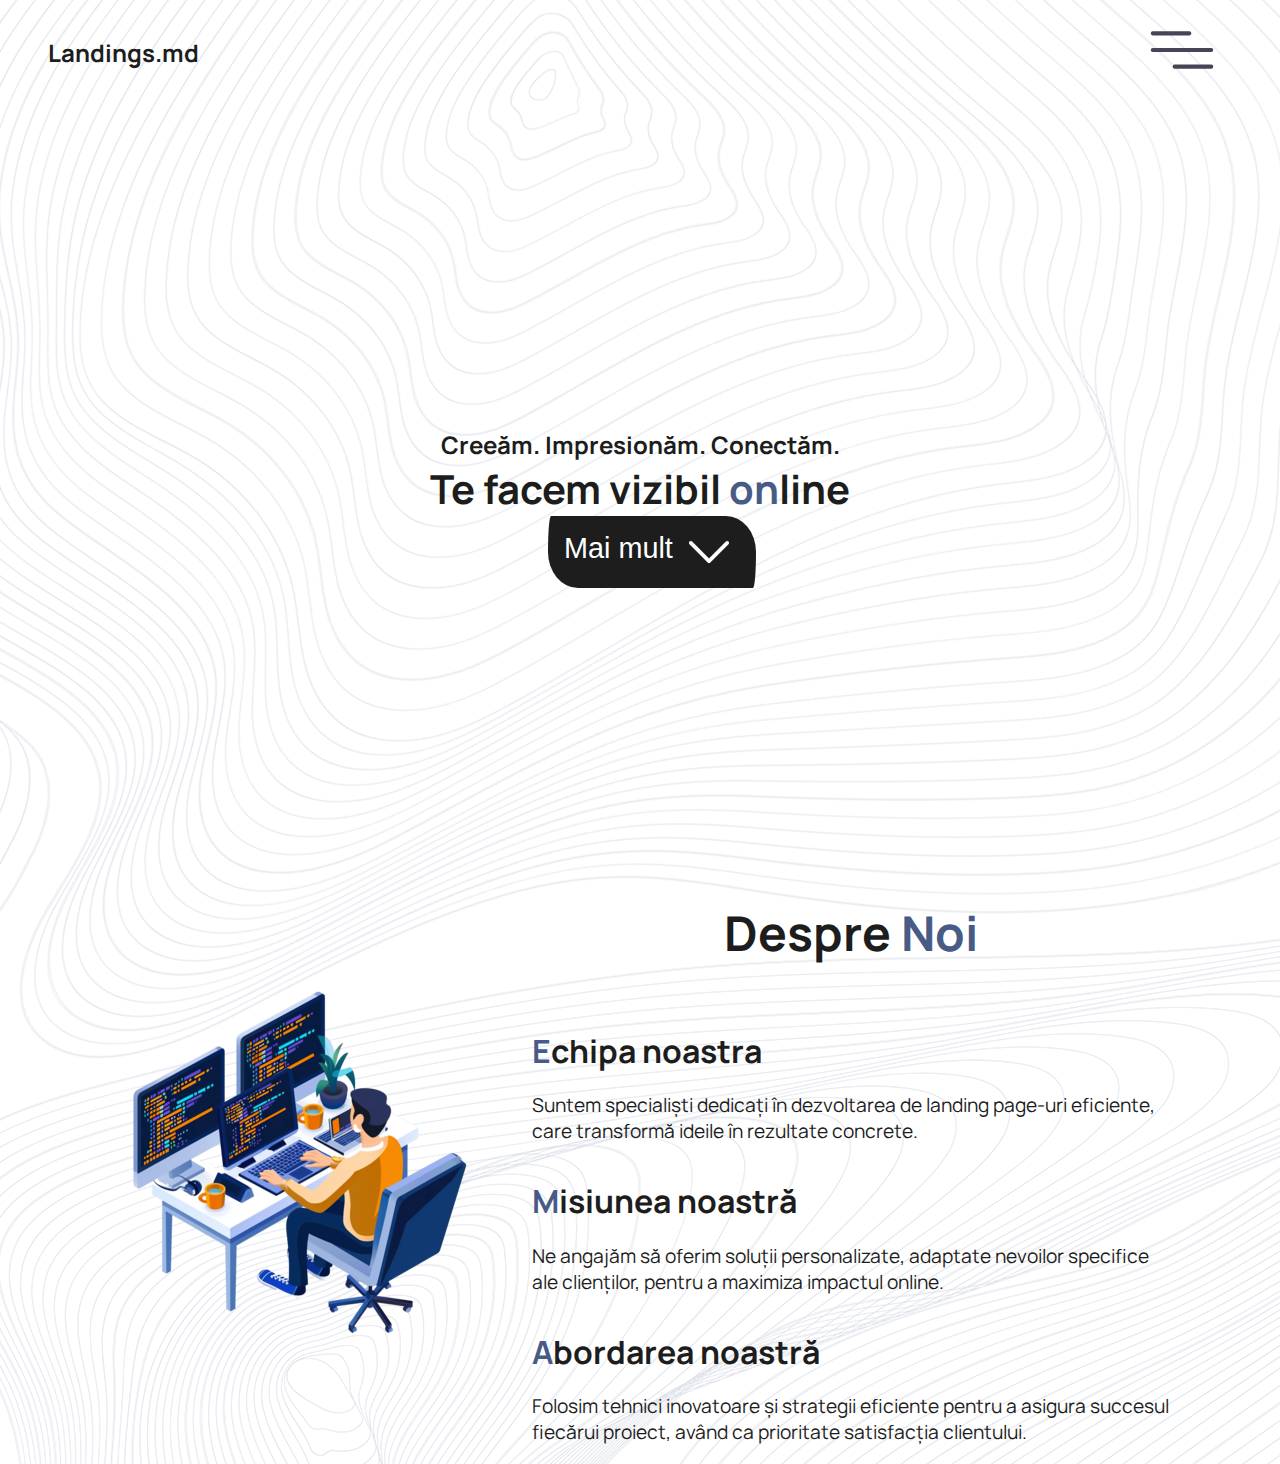
==== index.html @ 1595ddae "Add files via upload" ====
<!DOCTYPE html>
<html lang="en">
<head>
    <meta charset="UTF-8">
    <meta name="viewport" content="width=device-width, initial-scale=1.0">
    <title>Landings MD</title>
    <link rel="preconnect" href="https://fonts.googleapis.com">
    <link rel="preconnect" href="https://fonts.gstatic.com" crossorigin>
    <link href="https://fonts.googleapis.com/css2?family=Manrope:wght@200..800&display=swap" rel="stylesheet">
    <link rel="stylesheet" href="style.css">

</head>
<body>
    <nav>
        <h2 style="margin: 0;" class="bold-max">Landings.md</h2>
       <li onclick=openNav()>  <img class="burger nav-button" style="width: 100px;" src="assets/burger.svg" alt="burger-icon"></li>
       
    </nav>
        <div class="menu">
            <ul class="menu-ul bold">
                <li onclick=closeNav()> <img class="close-button nav-button" style="width: 25px;" src="assets/close.svg" alt="burger-icon">
                <li onclick=closeNav()><a href="#">Acasa</a></li>
                <li onclick=closeNav()><a href="#">Despre noi</a></li>
                <li onclick=closeNav()><a href="#">Portofoliu</a></li>
                <li onclick=closeNav()><a href="#">Servicii</a></li>
                <li onclick=closeNav()><a href="#">Contacte</a></li>
            </ul>
        </div>

        <main>
            <div class="hero">
                <div class="text"><h2 >Creeăm. Impresionăm. Conectăm.</h2>
                    <h1  class="bold-max">Te facem vizibil <span> <span style="color: #485b86">on</span>line</h1></span>
                    <a href="#about-us"><button class="mai-mult">Mai mult <img class="sageata-joss" width="40px" src="assets/down-arrow.svg" alt=""></button></a></div>
                    <div class="image"><img class="hero-image" src="assets/landing-hero.png" alt=""></div>
            </div>

            <div id="about-us" class="about-us">
                <div class="about-us-img">
                    <img class="image-about-us" src="assets/vector-aboutus.png" alt="about-us-img">
                </div>
                <div class="about-us-text">
                    <h2 class="bold-max">Despre <span style="color: #485b86">Noi</span></h2>

                <div class="trei-text">

                    <div class="text-container">
                        <h3><span style="color: #485b86">E</span>chipa noastra</h3>
                        <p>Suntem specialiști dedicați în dezvoltarea de landing page-uri eficiente, <br> care transformă ideile în rezultate concrete.</p>
                    </div>
                    <div class="text-container">
                        <h3><span style="color: #485b86">M</span>isiunea noastră</h3>
                        <p>Ne angajăm să oferim soluții personalizate, adaptate nevoilor specifice <br> ale clienților, pentru a maximiza impactul online.</p>
                    </div>
                    <div class="text-container">
                        <h3><span style="color: #485b86">A</span>bordarea noastră</h3>
                        <p>Folosim tehnici inovatoare și strategii eficiente pentru a asigura succesul <br> fiecărui proiect, având ca prioritate satisfacția clientului.</p>
                    </div>
                </div>
                    </div>

                </div>

                
            
        </main>

    <script src="script.js"></script>
</body>
</html>
---- style.css ----
* {
    scroll-behavior: smooth;
}
body {
    font-family: 'Manrope';
    margin: 0;
    padding: 0;
    color: #1c1d1c;
    background-image: url(assets/about-us-bg.png);
    transition: .8s all;
}
:root {
 --primary-color: #1c1d1c;
 --hover-primary-color: #414241;
 --secondary-color: #485b86 ;
}
.bold {
    font-weight: 600;
}
.bold-max {
    font-weight: 700;
}
a {
    text-decoration: none;
    color: var(--primary-color)
}
li {
    list-style-type: none;
}
nav {
    padding: 0 3rem;
    position: absolute;
    left: 0;
    right: 0;
    align-items: center;
    z-index: 0;
    display: flex;
    justify-content: space-between;

}

.menu {
    position: absolute  ;
    z-index: 999;
    display: flex;
    transform: translateX(-100%);
    transition: .7s all;
    width: 50%;
    height: 100%;
    margin: 0;
    padding: 0;
    
}
.menu ul {
    
    display: flex;
    flex-direction: column;
    gap: 3rem;
    font-size: 2rem;
    background-color: #1c1d1c;
    width: 100%;
    height: 100%;
    margin: 0;
    padding: 0;
    align-items: center;
    text-align: end;
    justify-content: center;
}
.nav-button:hover {
    cursor: pointer;
}

.menu ul li a{
    color: white;
    position: relative;
    top: 0px;
    left: 0px;
}
.menu ul li a:hover {
    opacity: .7;
    transition: .5s ease-in-out;
    
}

.hero h1,h2,h3,h4 {
    margin: 0;
    padding: 0;
    text-align: center;
}

.hero {
    display: flex;
    padding-top: 10%;
    height: 100vh;
    max-height: 100%;
    /* background: url(assets/section.png); */
    background-repeat: no-repeat;
    justify-content: center;
    align-items: center;
    padding: 0 4rem;
    flex-wrap: wrap;
}
.text {
        display: flex;
        flex-direction: column;
        align-items: start;
        padding-top: 10%;
        align-items: center;
        justify-content: center;
}
.text button  {
    width: 13rem;
    display: flex;


}

.hero a:hover {
    opacity: .7;
    transition: .5s ease-in-out;
    position: relative;
    top: 0;

}

.hero h1{
    font-size: 7rem;
    width: 100%;
}

.hero h2 {
    font-size: 4rem;
}

.hero h3 {
    font-size: 3rem;
    font-weight: 300;
}
.sageata-jos {
    display: flex; 
    text-align: center; 
    justify-content: center; 
    padding-left: 2rem;
    gap: 1rem; 
    padding-top: 1rem;
   }
   .mai-mult {
    margin-left: 1.5rem;
    padding: 1rem;
    font-size: 1.8rem;
    display: flex;
    text-align: center;
    border: none;
    color: white;
    background-color: var(--primary-color);
    gap: 1rem;
    /*border-radius: 30% 1% 30% 1%; */
    border-radius: 10px 100px / 120px;
   }
   .mai-mult:hover {
    cursor:pointer;
    background-color: var(--hover-primary-color);
    transition: .5s all;
    position: relative;
    top: 0;
    right: 0;
   }

    .hero-image {
        width: 35rem;
    }

    @media screen and (min-width: 1900px) and (max-width: 2000px) {
        .text {
            padding-top: 5rem;
        }
    }
    @media screen and (max-width: 1330px)  {
        .text h1{
            font-size: 2.5rem;
        }
        
        .text h2 {
            font-size: 1.5rem;
        }
        .hero-image {
            width: 30rem;
        }
        
        .text h3 {
            font-size: 1rem;
           }
    }
@media screen and (max-width: 880px) {

    .hero {
        justify-content: space-around;
        padding: 1rem 0;
        align-items:normal ;
    }
   
       .sageata-jos {
        display: flex; 
        text-align: center; 
        justify-content: center; 
        gap: 1rem; 
        padding-top: 1rem;
       }
       .sageata-joss {
        width: 25px;
       }
       .nav {
        padding: 0;
    }
    }
    @media screen and (max-width: 600px) {
        .hero {
            padding-inline: 0;
            display: flex;
        }
        .menu-ul {
            width: 100%;
        }
        .text {
            padding-top: 25%;
        }
        .hero-image {
            width: 20rem;
        }
    }

    @media screen and (max-width: 450px) {
        .hero h2 {
            font-size: 1.9rem;
        }
        .hero h1 {
            width: 1ch;
            text-align: center;
            display: flex;
            flex-direction: column;
            align-items: center;
            font-size: 3rem ;
        }
        .hero h3 {
            font-size: 1.5rem;
        }
    }

    @media screen and (max-width: 400px) {
        .hero {padding-top: 10%;}
    }




    /* About us */

    .about-us {
        display: flex;
        background-repeat: no-repeat;
        padding: 0 5rem;
        justify-content: space-around;
        align-items: center;
        height: 100%;
        flex-wrap: wrap-reverse;
        color: var(--primary-color);

        background-image: url();
    

    }
    .about-us-text {
        display: flex;
        flex-direction: column;
        gap: 4rem;
    }
    .about-us-text h2 {
        font-size: 3rem;
    }
    .trei-text {
        display: flex;
        flex-direction: column;
        gap: 1rem;
    }
    .text-container h3{
        font-size: 2rem;
    }
    .text-container p {
        font-size: 1.2rem;
    }
    .text-container {
        display: flex;
        flex-direction: column;
        align-items: start;
    }
    .about-us-img {
        width: auto;
        height: 400px;
    }
    .image-about-us {
        width: 100%;
    }
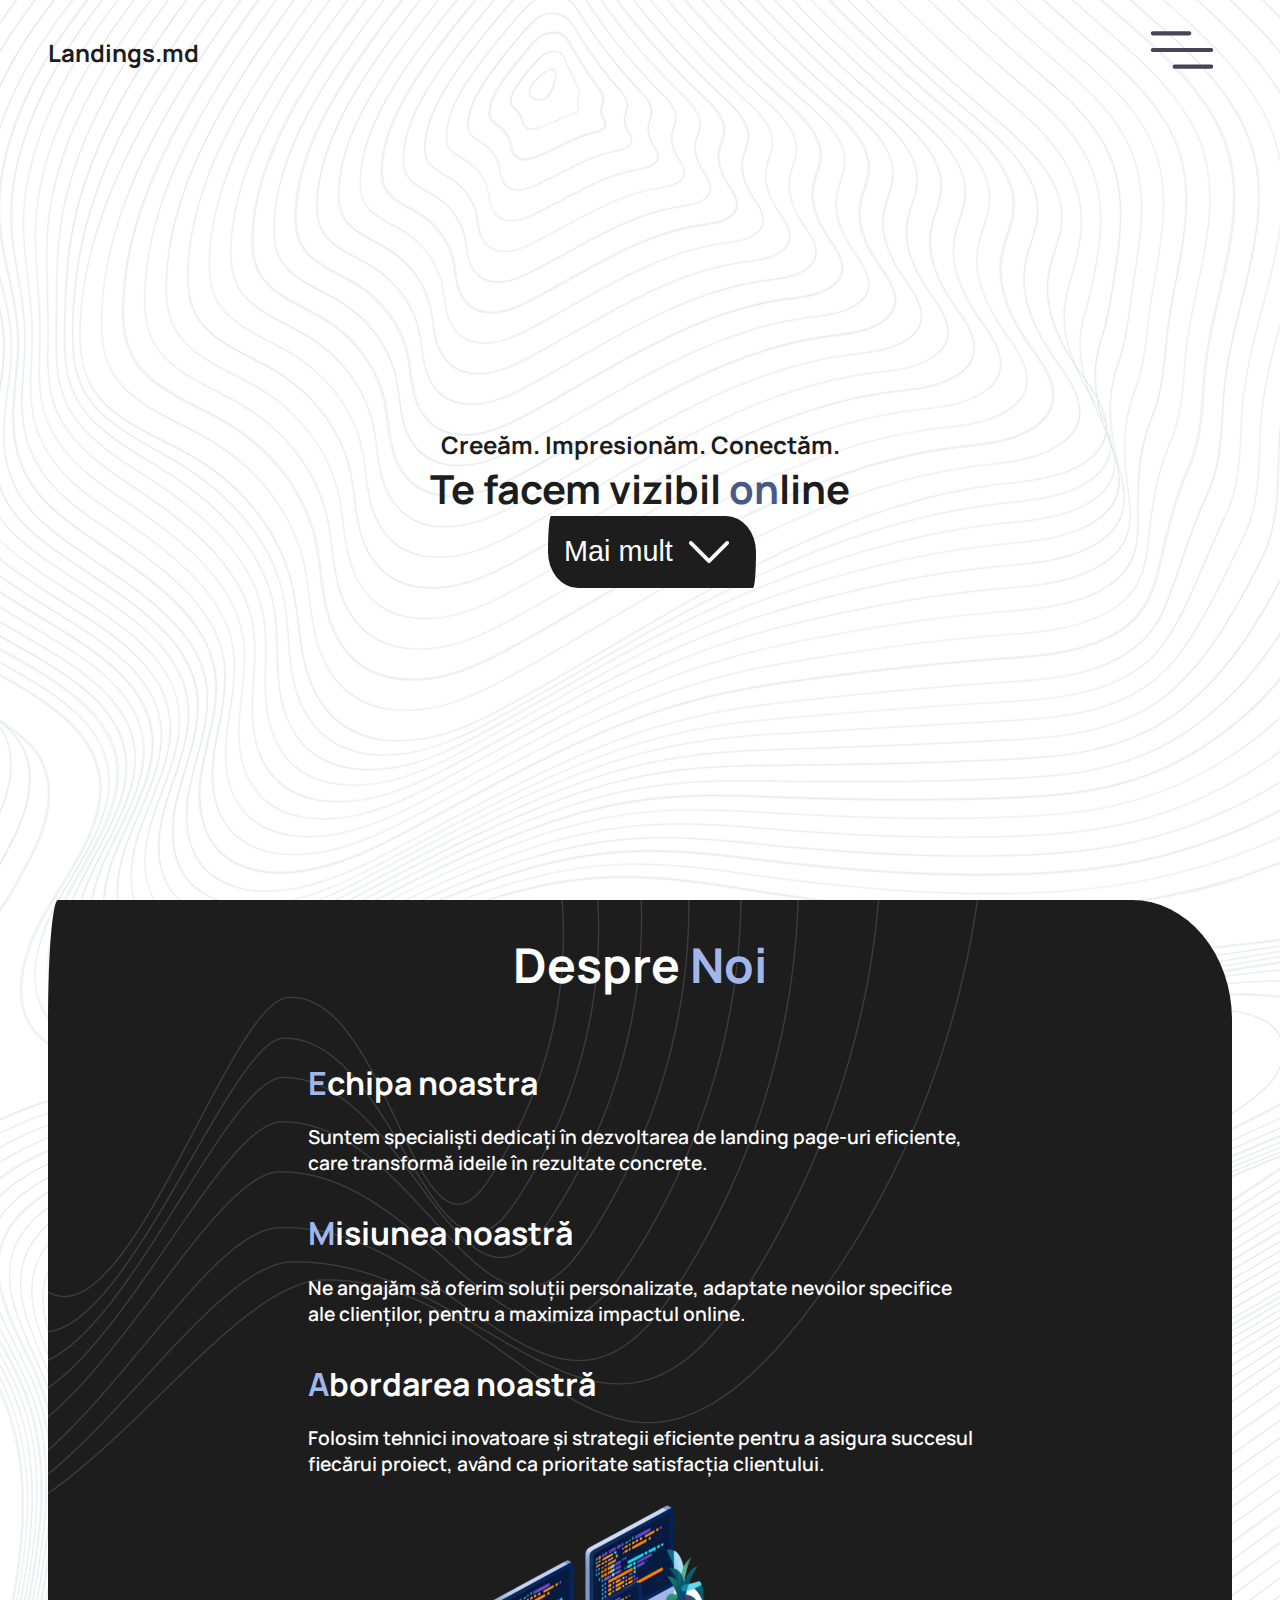
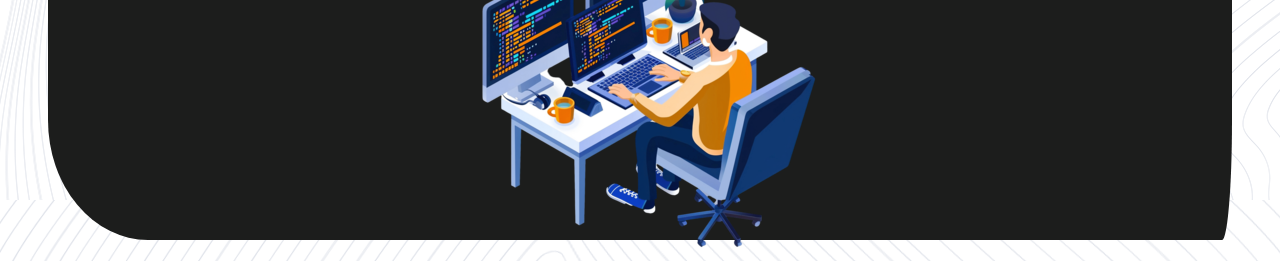
==== commit 79aece46: "Add files via upload" ====
--- a/index.html
+++ b/index.html
@@ -40,21 +40,21 @@
                     <img class="image-about-us" src="assets/vector-aboutus.png" alt="about-us-img">
                 </div>
                 <div class="about-us-text">
-                    <h2 class="bold-max">Despre <span style="color: #485b86">Noi</span></h2>
+                    <h2 class="bold-max">Despre <span style="color: #a1b7eb">Noi</span></h2>
 
                 <div class="trei-text">
 
                     <div class="text-container">
-                        <h3><span style="color: #485b86">E</span>chipa noastra</h3>
-                        <p>Suntem specialiști dedicați în dezvoltarea de landing page-uri eficiente, <br> care transformă ideile în rezultate concrete.</p>
+                        <h3 class="bold-max"><span style="color: #a1b7eb">E</span>chipa noastra</h3>
+                        <p class="bold">Suntem specialiști dedicați în dezvoltarea de landing page-uri eficiente, <br> care transformă ideile în rezultate concrete.</p>
                     </div>
                     <div class="text-container">
-                        <h3><span style="color: #485b86">M</span>isiunea noastră</h3>
-                        <p>Ne angajăm să oferim soluții personalizate, adaptate nevoilor specifice <br> ale clienților, pentru a maximiza impactul online.</p>
+                        <h3 class="bold-max"><span style="color: #a1b7eb">M</span>isiunea noastră</h3>
+                        <p class="bold">Ne angajăm să oferim soluții personalizate, adaptate nevoilor specifice <br> ale clienților, pentru a maximiza impactul online.</p>
                     </div>
                     <div class="text-container">
-                        <h3><span style="color: #485b86">A</span>bordarea noastră</h3>
-                        <p>Folosim tehnici inovatoare și strategii eficiente pentru a asigura succesul <br> fiecărui proiect, având ca prioritate satisfacția clientului.</p>
+                        <h3 class="bold-max"><span style="color: #a1b7eb">A</span>bordarea noastră</h3>
+                        <p class="bold">Folosim tehnici inovatoare și strategii eficiente pentru a asigura succesul <br> fiecărui proiect, având ca prioritate satisfacția clientului.</p>
                     </div>
                 </div>
                     </div>
--- a/style.css
+++ b/style.css
@@ -145,6 +145,8 @@
     padding-top: 1rem;
    }
    .mai-mult {
+    display: flex;
+    align-items: center;
     margin-left: 1.5rem;
     padding: 1rem;
     font-size: 1.8rem;
@@ -234,7 +236,6 @@
             font-size: 1.9rem;
         }
         .hero h1 {
-            width: 1ch;
             text-align: center;
             display: flex;
             flex-direction: column;
@@ -258,16 +259,18 @@
     .about-us {
         display: flex;
         background-repeat: no-repeat;
-        padding: 0 5rem;
+        padding: 2rem 5rem;
         justify-content: space-around;
         align-items: center;
         height: 100%;
+        width: 80%;
         flex-wrap: wrap-reverse;
         color: var(--primary-color);
-
-        background-image: url();
-    
-
+        color: white;
+        background-color: #1c1d1c;
+        background-image: url(/assets/section.png);
+        border-radius: 10px 100px / 120px;
+        margin: auto;
     }
     .about-us-text {
         display: flex;
@@ -295,9 +298,23 @@
     }
     .about-us-img {
         width: auto;
-        height: 400px;
+        height: 312px;
     }
     .image-about-us {
         width: 100%;
     }
 
+    @media screen and (max-width: 430px) {
+        .about-us {
+            padding: 1.5rem;
+        }
+        .about-us-text h2 {
+            font-size: 2.7rem;
+        }
+        .about-us-text h3 {
+            font-size: 1.5rem;
+            text-align: center;
+            display: flex;
+            align-items: center;
+        }
+    }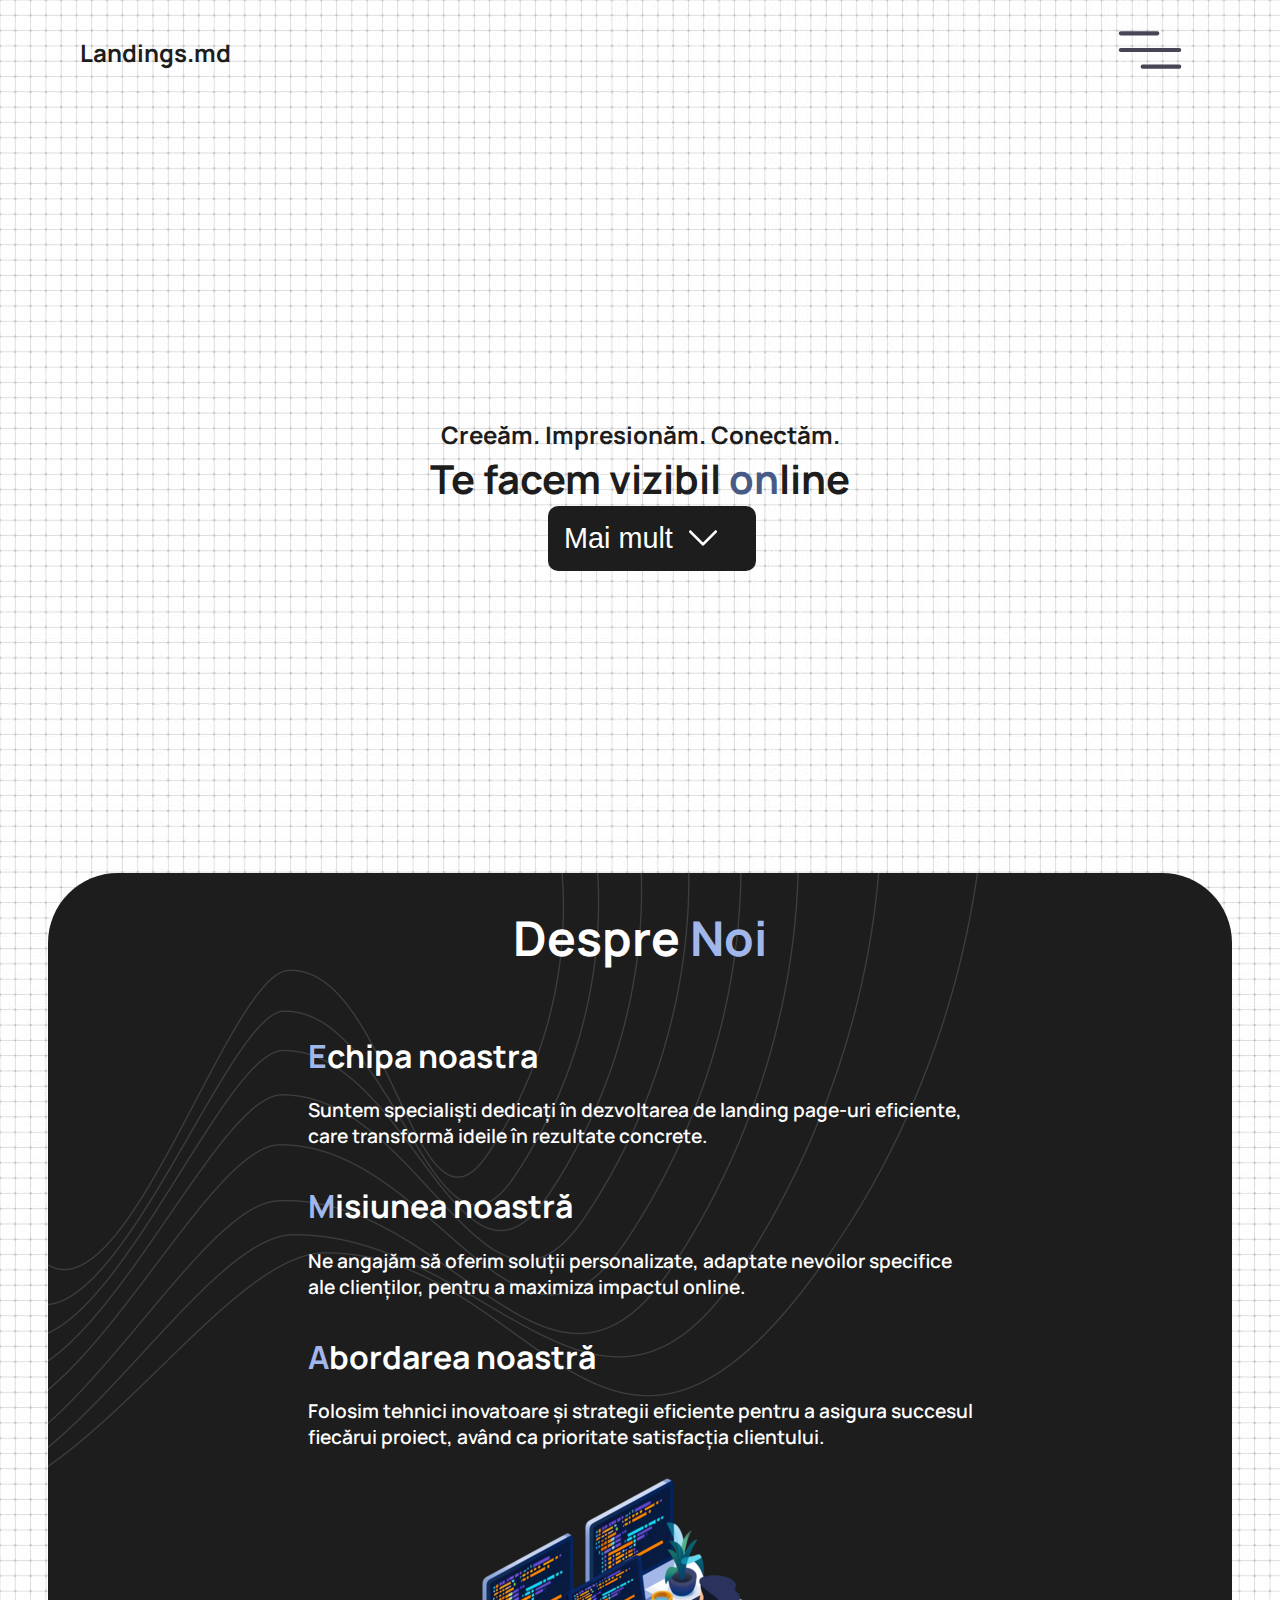
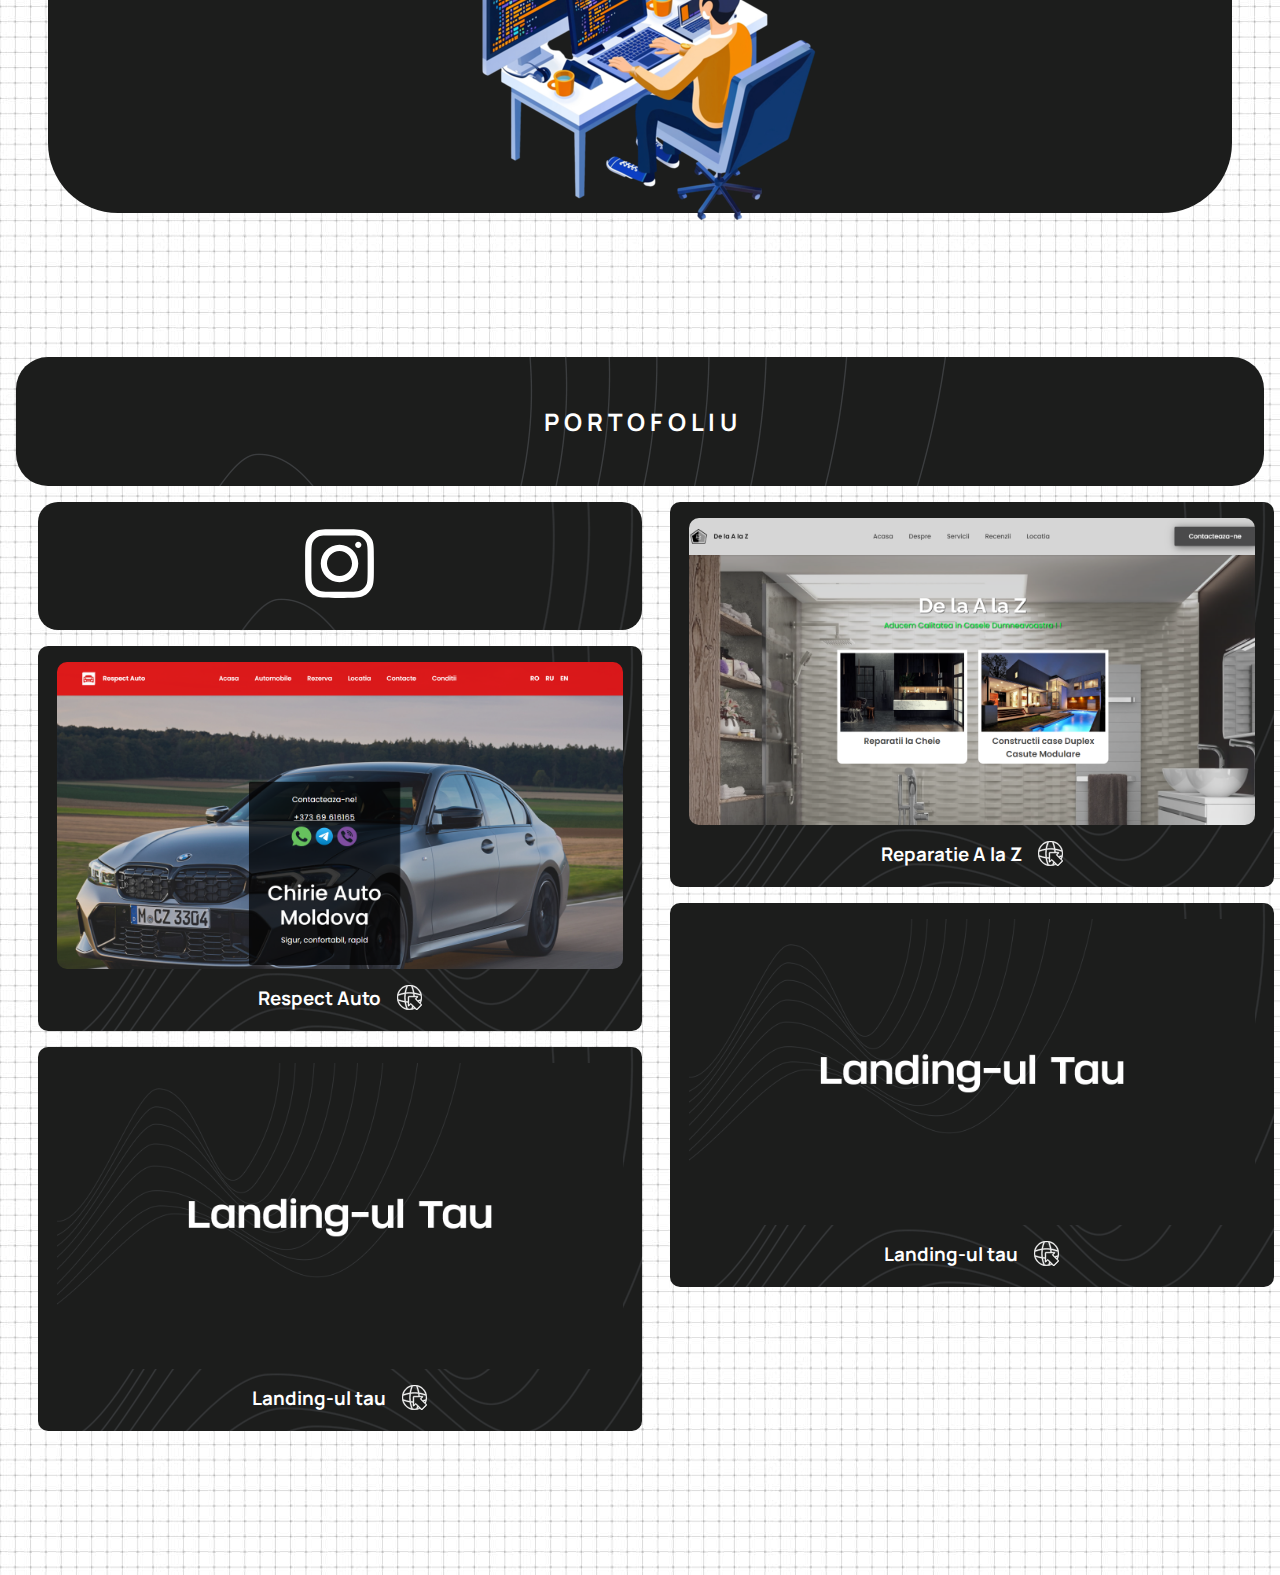
==== commit 9cedda9c: "Add files via upload" ====
--- a/index.html
+++ b/index.html
@@ -19,16 +19,16 @@
         <div class="menu">
             <ul class="menu-ul bold">
                 <li onclick=closeNav()> <img class="close-button nav-button" style="width: 25px;" src="assets/close.svg" alt="burger-icon">
-                <li onclick=closeNav()><a href="#">Acasa</a></li>
-                <li onclick=closeNav()><a href="#">Despre noi</a></li>
-                <li onclick=closeNav()><a href="#">Portofoliu</a></li>
+                <li onclick=closeNav()><a href="#home">Acasa</a></li>
+                <li onclick=closeNav()><a href="#about-us">Despre noi</a></li>
+                <li onclick=closeNav()><a href="#portofolio">Portofoliu</a></li>
                 <li onclick=closeNav()><a href="#">Servicii</a></li>
                 <li onclick=closeNav()><a href="#">Contacte</a></li>
             </ul>
         </div>
 
         <main>
-            <div class="hero">
+            <div id="home" class="hero">
                 <div class="text"><h2 >Creeăm. Impresionăm. Conectăm.</h2>
                     <h1  class="bold-max">Te facem vizibil <span> <span style="color: #485b86">on</span>line</h1></span>
                     <a href="#about-us"><button class="mai-mult">Mai mult <img class="sageata-joss" width="40px" src="assets/down-arrow.svg" alt=""></button></a></div>
@@ -58,8 +58,47 @@
                     </div>
                 </div>
                     </div>
+                </div>
 
+            <div id="portofolio" class="portofolio">
+                <div class="portofolio-text">
+                    <h2 class="bold-max">P O R T O F O L I U </h2>
                 </div>
+                <div class="portofolio-container">
+
+                    <div class="column">
+                        <div class="insta-container">
+                            <a target="_blank" href="https://instagram.com/landings.md/">  <img src="assets/instagram-white.svg" alt="Instagram"></a>
+                        </div>
+
+                        <div class="website-in-portofolio">
+                            <img class="image-portofolio" src="assets/portofolio-image1.png" alt="portofolio-img1"> 
+                           <div class="text-img"> <h3>Respect Auto</h3> <a target="_blank"  href="https://respectauto.md"><img class="go-to-img" src="assets/go-to.svg" alt=""></a></div>
+                        </div>
+                        <div class="website-in-portofolio">
+                            <img class="image-portofolio" src="assets/portofolio-example.png" alt="portofolio-img1"> 
+                           <div class="text-img"><h3>Landing-ul tau</h3> <a targttarget="_blank" href="#"><img class="go-to-img" src="assets/go-to.svg" alt=""></a></div> 
+                        </div>
+                        </div>
+                    
+                    <div class="column">
+
+                        <div class="website-in-portofolio">
+                            <img class="image-portofolio" src="assets/portofolio-image2.png" alt="portofolio-img1"> 
+                           <div class="text-img"> <h3>Reparatie A la Z</h3> <a target="_blank" href="https://reparatie-a-la-z.md"><img class="go-to-img" src="assets/go-to.svg" alt=""></a></div>
+                        </div>
+                        <div class="website-in-portofolio">
+                            <img class="image-portofolio" src="assets/portofolio-example.png" alt="portofolio-img1"> 
+                           <div class="text-img"> <h3>Landing-ul tau</h3> <a tarttarget="_blank" href="#"><img class="go-to-img" src="assets/go-to.svg" alt=""></a></div>
+                        </div>
+                        </div>
+                </div>
+                    
+                        
+            </div>
+                    
+                
+            
 
                 
             
--- a/style.css
+++ b/style.css
@@ -6,7 +6,7 @@
     margin: 0;
     padding: 0;
     color: #1c1d1c;
-    background-image: url(assets/about-us-bg.png);
+    background-image: url(assets/body-bg.jpg);
     transition: .8s all;
 }
 :root {
@@ -28,7 +28,7 @@
     list-style-type: none;
 }
 nav {
-    padding: 0 3rem;
+    padding: 0 5rem;
     position: absolute;
     left: 0;
     right: 0;
@@ -91,7 +91,7 @@
 .hero {
     display: flex;
     padding-top: 10%;
-    height: 100vh;
+    height: 97vh;
     max-height: 100%;
     /* background: url(assets/section.png); */
     background-repeat: no-repeat;
@@ -99,6 +99,7 @@
     align-items: center;
     padding: 0 4rem;
     flex-wrap: wrap;
+
 }
 .text {
         display: flex;
@@ -140,9 +141,13 @@
     display: flex; 
     text-align: center; 
     justify-content: center; 
+    align-items: center;
     padding-left: 2rem;
     gap: 1rem; 
     padding-top: 1rem;
+   }
+   .sageata-joss {
+    width: 28px;
    }
    .mai-mult {
     display: flex;
@@ -157,7 +162,7 @@
     background-color: var(--primary-color);
     gap: 1rem;
     /*border-radius: 30% 1% 30% 1%; */
-    border-radius: 10px 100px / 120px;
+    border-radius: 10px;
    }
    .mai-mult:hover {
     cursor:pointer;
@@ -169,7 +174,7 @@
    }
 
     .hero-image {
-        width: 35rem;
+        width: 38rem;
     }
 
     @media screen and (min-width: 1900px) and (max-width: 2000px) {
@@ -186,7 +191,7 @@
             font-size: 1.5rem;
         }
         .hero-image {
-            width: 30rem;
+            width: 35rem;
         }
         
         .text h3 {
@@ -227,7 +232,7 @@
             padding-top: 25%;
         }
         .hero-image {
-            width: 20rem;
+            width: 27rem;
         }
     }
 
@@ -269,9 +274,10 @@
         color: white;
         background-color: #1c1d1c;
         background-image: url(/assets/section.png);
-        border-radius: 10px 100px / 120px;
+        border-radius: 70px;
         margin: auto;
     }
+
     .about-us-text {
         display: flex;
         flex-direction: column;
@@ -317,4 +323,111 @@
             display: flex;
             align-items: center;
         }
+    }
+
+    /* Portofoliu */
+
+    .portofolio {
+        padding: 9rem 0;
+        display: flex;
+        flex-direction: column;
+        color:  white;
+        align-items: center;
+        justify-content: center;
+        
+        gap: 1rem;
+
+    }
+    .portofolio-text {
+        display: flex;
+        align-items: center;
+        justify-content: center;
+        width: 60%;
+        background-color: var(--primary-color);
+        padding: 3rem;
+        border-radius: 10px;
+        background-image: url(assets/section.png);
+    }
+    .portofolio-container {
+        display: flex;
+        gap: 3rem;
+        justify-content: space-around;
+        width: 62%;
+        flex-wrap: wrap ;
+        
+    }
+    .column {
+        display: flex;
+        flex-direction: column;
+        width: 47%;
+        gap: 1rem;
+        flex-wrap: wrap;
+    }
+    .insta-container {
+        display: flex;
+        border-radius: 20px;
+        width: 100%;
+        padding: 1.5rem 1rem;
+        background-color: var(--primary-color);
+        align-items: center;
+        justify-content: center;
+        background-image: url(assets/section.png);
+    }
+    .image-portofolio {
+        width: 99%;
+        border-radius: 10px;
+    }
+    .website-in-portofolio {
+        background-image: url(assets/section.png);
+        width: 100%;
+        height: auto;
+        display: flex;
+        flex-direction: column;
+        justify-content: space-between;
+        background-color: #1c1d1c;
+        border-radius: 10px;
+        align-items: center;
+        padding: 1rem; 
+    }
+
+    @media screen and (max-width: 1300px){
+        .portofolio-text {
+            width: 90%;
+            border-radius: 2rem;
+        }
+        .portofolio-container {
+            width: 95%;
+        }
+    }
+    .text-img  {
+        display: flex;
+        gap: 1rem;
+
+        padding-top: 1rem;
+        justify-content: center;
+    }
+    .go-to-img {
+        width: 25px;  
+    }
+    .go-to-img:hover {
+        background-color: white;
+        border-radius: 50%;
+        transition: 300ms all;
+    }
+
+    @media screen and (max-width: 860px) {
+        .portofolio-text {
+            width: 75%;
+            border-radius: 2rem;
+        }
+        .column {
+            width: 80%;
+        }
+        .portofolio-container {
+            width: 100%;
+            gap: 1rem;
+        }
+        .insta-container {
+            width: 100%;
+        }
     }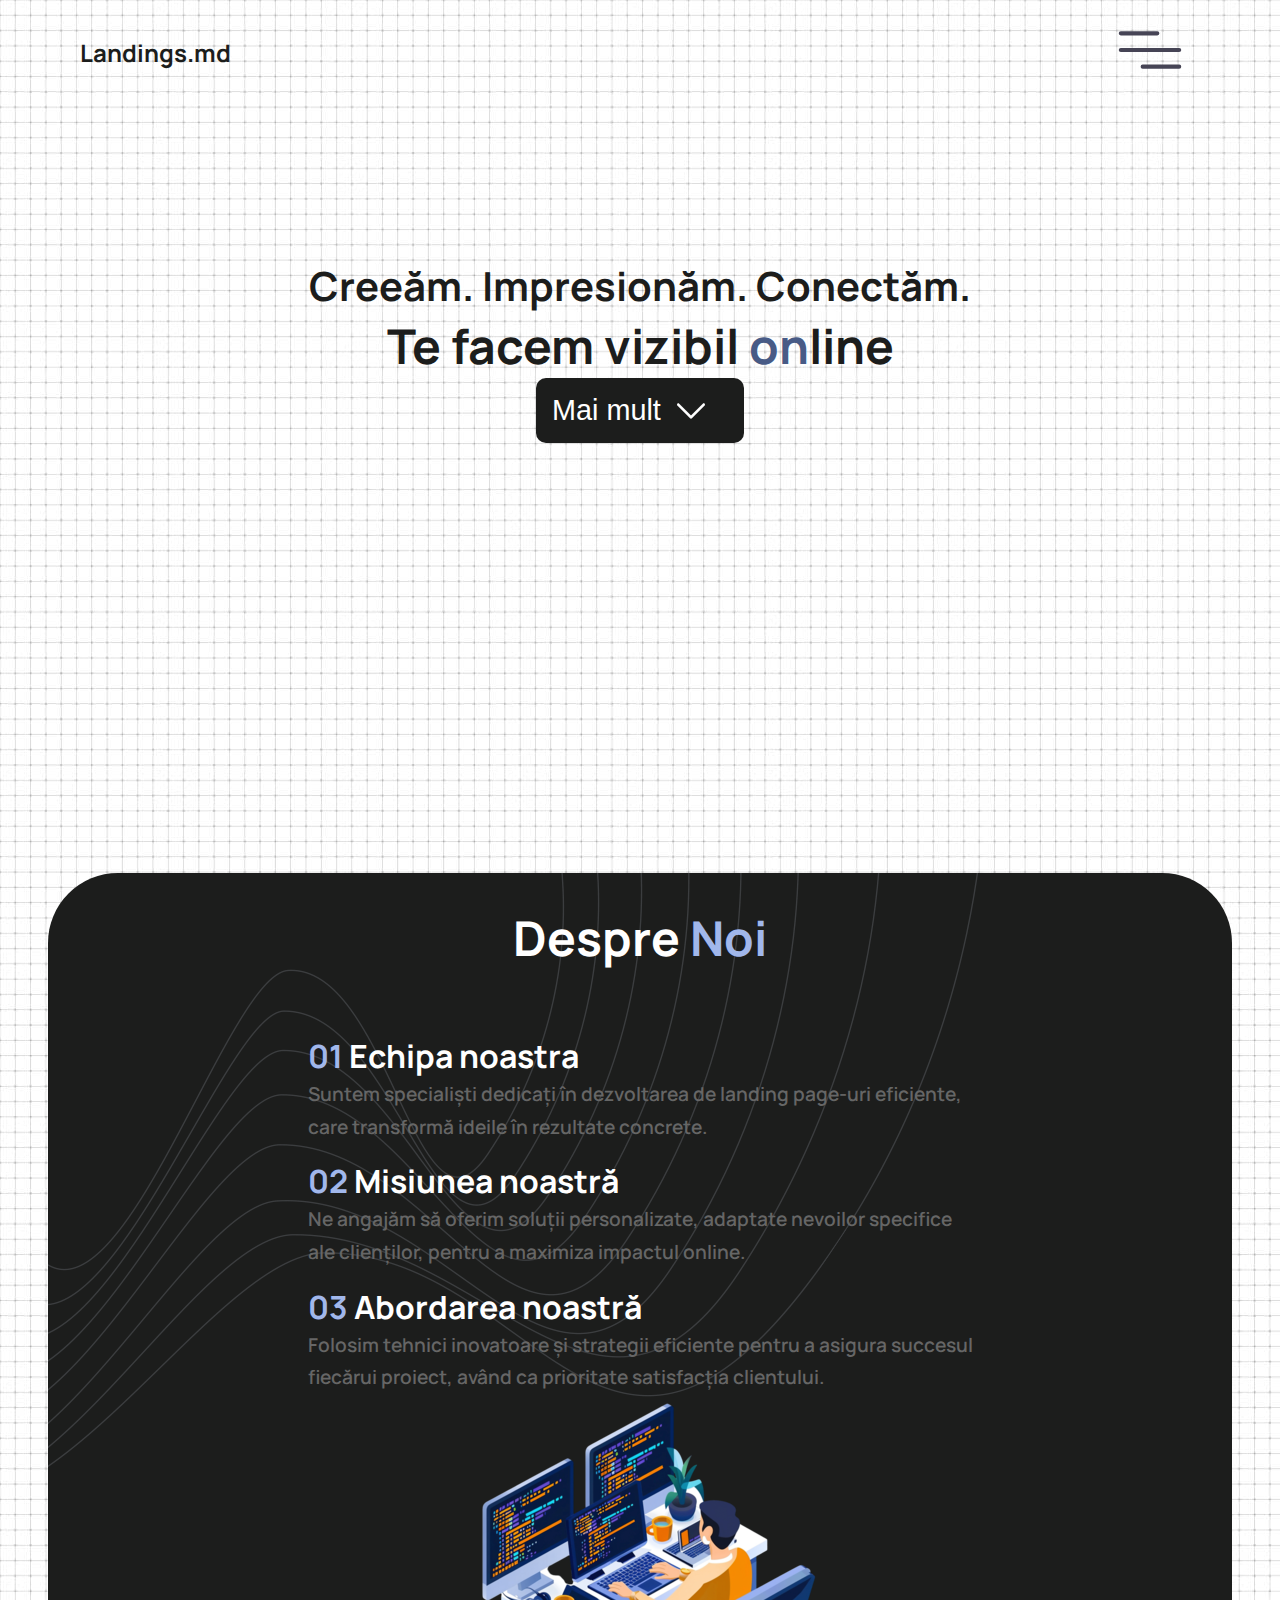
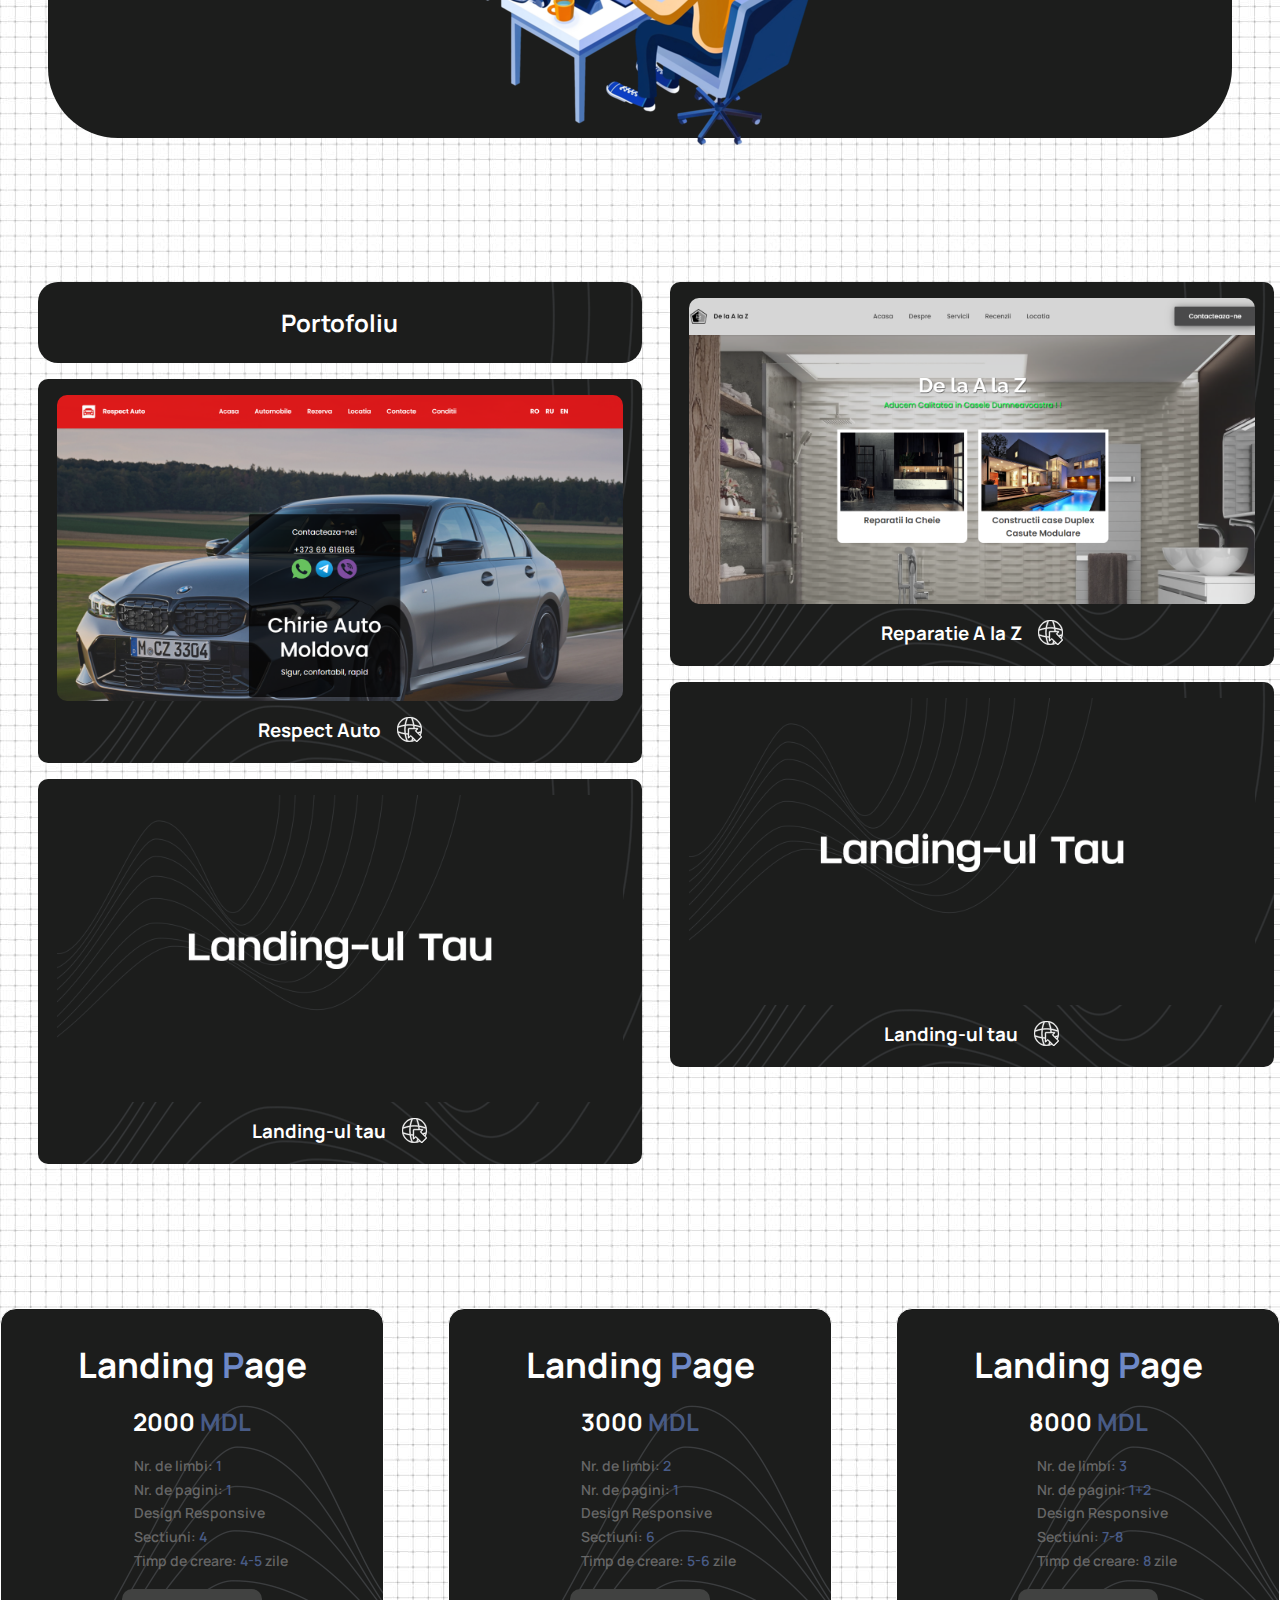
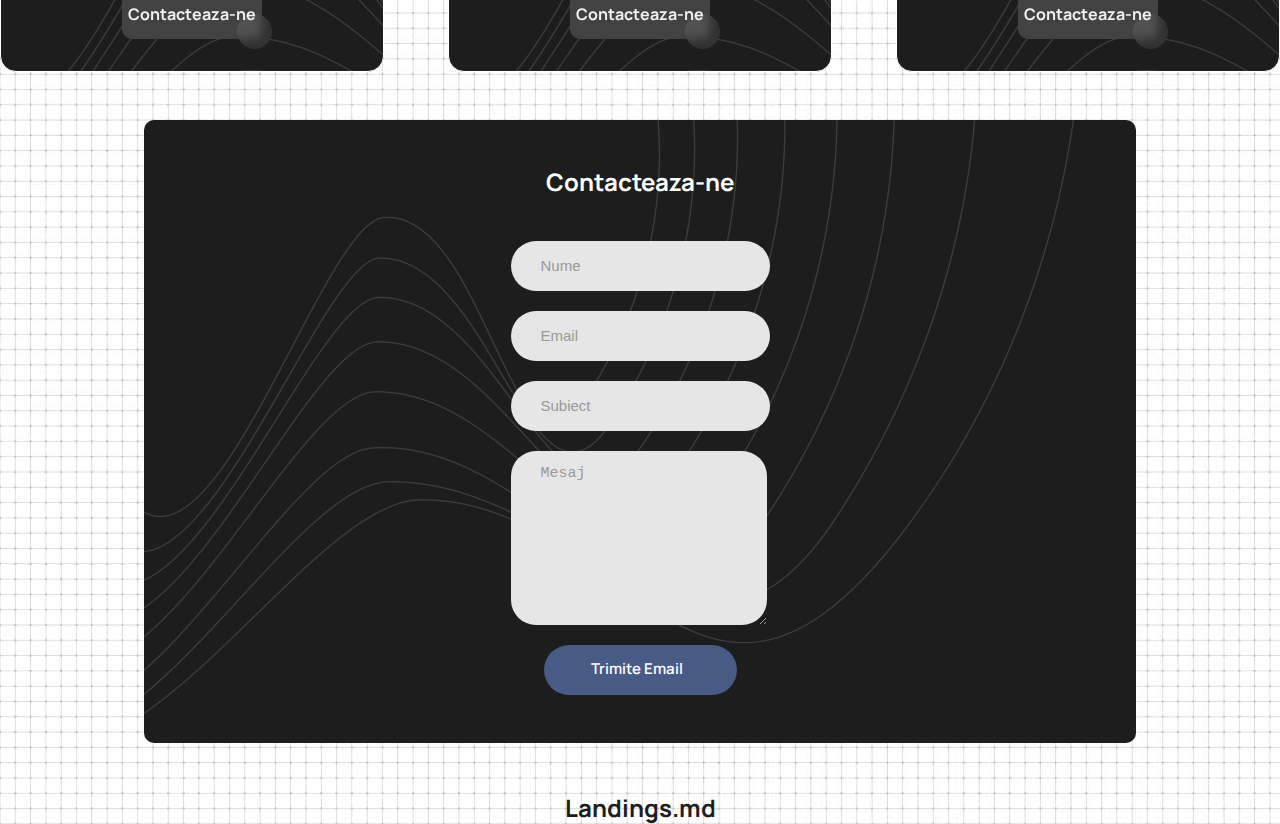
==== commit 202bd0b2: "Add files via upload" ====
--- a/index.html
+++ b/index.html
@@ -22,7 +22,7 @@
                 <li onclick=closeNav()><a href="#home">Acasa</a></li>
                 <li onclick=closeNav()><a href="#about-us">Despre noi</a></li>
                 <li onclick=closeNav()><a href="#portofolio">Portofoliu</a></li>
-                <li onclick=closeNav()><a href="#">Servicii</a></li>
+                <li onclick=closeNav()><a href="#servicii">Servicii</a></li>
                 <li onclick=closeNav()><a href="#">Contacte</a></li>
             </ul>
         </div>
@@ -45,15 +45,15 @@
                 <div class="trei-text">
 
                     <div class="text-container">
-                        <h3 class="bold-max"><span style="color: #a1b7eb">E</span>chipa noastra</h3>
+                        <h3 class="bold-max"><span style="color: #a1b7eb">01 </span> Echipa noastra</h3>
                         <p class="bold">Suntem specialiști dedicați în dezvoltarea de landing page-uri eficiente, <br> care transformă ideile în rezultate concrete.</p>
                     </div>
                     <div class="text-container">
-                        <h3 class="bold-max"><span style="color: #a1b7eb">M</span>isiunea noastră</h3>
+                        <h3 class="bold-max"><span style="color: #a1b7eb">02 </span> Misiunea noastră</h3>
                         <p class="bold">Ne angajăm să oferim soluții personalizate, adaptate nevoilor specifice <br> ale clienților, pentru a maximiza impactul online.</p>
                     </div>
                     <div class="text-container">
-                        <h3 class="bold-max"><span style="color: #a1b7eb">A</span>bordarea noastră</h3>
+                        <h3 class="bold-max"><span style="color: #a1b7eb">03 </span> Abordarea noastră</h3>
                         <p class="bold">Folosim tehnici inovatoare și strategii eficiente pentru a asigura succesul <br> fiecărui proiect, având ca prioritate satisfacția clientului.</p>
                     </div>
                 </div>
@@ -61,14 +61,14 @@
                 </div>
 
             <div id="portofolio" class="portofolio">
-                <div class="portofolio-text">
+                <!-- <div class="portofolio-text">
                     <h2 class="bold-max">P O R T O F O L I U </h2>
-                </div>
+                </div> -->
                 <div class="portofolio-container">
 
                     <div class="column">
                         <div class="insta-container">
-                            <a target="_blank" href="https://instagram.com/landings.md/">  <img src="assets/instagram-white.svg" alt="Instagram"></a>
+                            <h3 style="font-size: 1.5rem" class="bold-max">Portofoliu</h3>
                         </div>
 
                         <div class="website-in-portofolio">
@@ -96,8 +96,159 @@
                     
                         
             </div>
-                    
+
+            <section id="servicii" class="produse bold-max">
+                <div class="produs-card">
+                    <div class="produs-name">
+                        <h2 class="produs-heading">Landing <span style="color: #6d88c7">P</span>age</h2>
+                    </div>
+                    <div class="produs-pret">
+                        <h2 class="produs-price">2000 <span style="color: #485b86">MDL</span></h2>
+                    </div>
+                    <div class="produs-info">
+                        <div class="produs-info-line">
+                            <img class="checkmark" src="assets/check.svg" alt="">
+                            <p>Nr. de limbi: <span style="color: #485b86">1</span></p>
+                        </div>
+                        <div class="produs-info-line">
+                            <img class="checkmark" src="assets/check.svg" alt="">
+                            <p>Nr. de pagini: <span style="color: #485b86">1</span></p>
+                        </div>
+                        <div class="produs-info-line">
+                            <img class="checkmark" src="assets/check.svg" alt="">
+                            <p>Design Responsive</p>
+                        </div>
+                        <div class="produs-info-line">
+                            <img class="checkmark" src="assets/check.svg" alt="">
+                            <p>Sectiuni: <span style="color: #485b86">4</span></p>
+                        </div>
+                        <div class="produs-info-line">
+                            <img class="checkmark" src="assets/check.svg" alt="">
+                            <p>Timp de creare: <span style="color: #485b86">4-5</span> zile</p>
+                        </div>
+                    </div>
+                    <div class="button-area">
+                        <a href="#contact-us"><button class="button-86" role="button">Contacteaza-ne</button></a>
+                    </div>
+                </div>
+                <div class="produs-card">
+                    <div class="produs-name">
+                        <h2 class="produs-heading">Landing <span style="color: #6d88c7">P</span>age</h2>
+                    </div>
+                    <div class="produs-pret">
+                        <h2 class="produs-price">3000 <span style="color: #485b86">MDL</span></h2>
+                    </div>
+                    <div class="produs-info">
+                        <div class="produs-info-line">
+                            <img class="checkmark" src="assets/check.svg" alt="">
+                            <p>Nr. de limbi: <span style="color: #485b86">2</span></p>
+                        </div>
+                        <div class="produs-info-line">
+                            <img class="checkmark" src="assets/check.svg" alt="">
+                            <p>Nr. de pagini: <span style="color: #485b86">1</span></p>
+                        </div>
+                        <div class="produs-info-line">
+                            <img class="checkmark" src="assets/check.svg" alt="">
+                            <p>Design Responsive</p>
+                        </div>
+                        <div class="produs-info-line">
+                            <img class="checkmark" src="assets/check.svg" alt="">
+                            <p>Sectiuni: <span style="color: #485b86">6</span></p>
+                        </div>
+                        <div class="produs-info-line">
+                            <img class="checkmark" src="assets/check.svg" alt="">
+                            <p>Timp de creare: <span style="color: #485b86">5-6</span> zile</p>
+                        </div>
+                    </div>
+                    <div class="button-area">
+                        <a href="#contact-us"><button class="button-86" role="button">Contacteaza-ne</button></a>
+                    </div>
+                </div>
+
+                <div class="produs-card">
+                    <div class="produs-name">
+                        <h2 class="produs-heading">Landing <span style="color: #6d88c7">P</span>age</h2>
+                    </div>
+                    <div class="produs-pret">
+                        <h2 class="produs-price">8000 <span style="color: #485b86">MDL</span></h2>
+                    </div>
+                    <div class="produs-info">
+                        <div class="produs-info-line">
+                            <img class="checkmark" src="assets/check.svg" alt="">
+                            <p>Nr. de limbi: <span style="color: #485b86">3</span></p>
+                        </div>
+                        <div class="produs-info-line">
+                            <img class="checkmark" src="assets/check.svg" alt="">
+                            <p>Nr. de pagini: <span style="color: #485b86">1+2</span></p>
+                        </div>
+                        <div class="produs-info-line">
+                            <img class="checkmark" src="assets/check.svg" alt="">
+                            <p>Design Responsive</p>
+                        </div>
+                        <div class="produs-info-line">
+                            <img class="checkmark" src="assets/check.svg" alt="">
+                            <p>Sectiuni: <span style="color: #485b86">7-8</span></p>
+                        </div>
+                        <div class="produs-info-line">
+                            <img class="checkmark" src="assets/check.svg" alt="">
+                            <p>Timp de creare: <span style="color: #485b86">8</span> zile</p>
+                        </div>
+                    </div>
+                    <div class="button-area">
+                        <a href="#contact-us"><button class="button-86" role="button">Contacteaza-ne</button></a>
+                    </div>
+                </div>
+            </section>   
                 
+            <section class="contact-us" id="contact-us">
+                <div class="contact1">
+                    <div class="container-contact1">
+                        
+            
+                        <form action="https://api.web3forms.com/submit" method="POST" class="contact1-form validate-form">
+                            <span class="contact1-form-title">
+                                Contacteaza-ne
+                            </span>
+                            <input type="hidden" name="access_key" value="d2ea775a-2d42-4a7c-83ff-6f78358eef87">
+                            <div class="wrap-input1 validate-input" data-validate = "Nume Necesar">
+                                <input class="input1" type="text" name="name" placeholder="Nume">
+                                <span class="shadow-input1"></span>
+                            </div>
+            
+                            <div class="wrap-input1 validate-input" data-validate = "E-mail valid necesar: ex@abc.md">
+                                <input class="input1" type="email" name="email" placeholder="Email">
+                                <span class="shadow-input1"></span>
+                            </div>
+            
+                            <div class="wrap-input1 validate-input" data-validate = "Subiect Necesar">
+                                <input class="input1" type="text" name="subject" placeholder="Subiect">
+                                <span class="shadow-input1"></span>
+                            </div>
+            
+                            <div class="wrap-input1 validate-input" data-validate = "Mesaj Necesar">
+                                <textarea class="input1" name="message" placeholder="Mesaj"></textarea>
+                                <span class="shadow-input1"></span>
+                            </div>
+                            <input type="hidden" name="redirect" value="http://127.0.0.1:5500/thanks.html">
+                            <div class="container-contact1-form-btn">
+                                <button class="contact1-form-btn">
+                                    <span>
+                                        Trimite Email
+                                        <i class="fa fa-long-arrow-right" aria-hidden="true"></i>
+                                    </span>
+                                </button>
+                            </div>
+                        </form>
+                    </div>
+                </div>
+            
+            </section>
+            
+            
+            <section class="footer">
+                <h2 style="margin: 0;" class="bold-max">Landings.md</h2>
+            </section>
+            
             
 
                 
@@ -105,5 +256,19 @@
         </main>
 
     <script src="script.js"></script>
+    <!--===============================================================================================-->
+    <script src="vendor/jquery/jquery-3.2.1.min.js"></script>
+    <!--===============================================================================================-->
+        <script src="vendor/bootstrap/js/popper.js"></script>
+        <script src="vendor/bootstrap/js/bootstrap.min.js"></script>
+    <!--===============================================================================================-->
+        <script src="vendor/select2/select2.min.js"></script>
+    <!--===============================================================================================-->
+        <script src="vendor/tilt/tilt.jquery.min.js"></script>
+        <script >
+            $('.js-tilt').tilt({
+                scale: 1.1
+            })
+        </script>
 </body>
 </html>--- a/style.css
+++ b/style.css
@@ -1,5 +1,6 @@
 * {
     scroll-behavior: smooth;
+    transition: 200ms all;
 }
 body {
     font-family: 'Manrope';
@@ -90,16 +91,21 @@
 
 .hero {
     display: flex;
+    flex-direction: column;
     padding-top: 10%;
     height: 97vh;
     max-height: 100%;
     /* background: url(assets/section.png); */
     background-repeat: no-repeat;
-    justify-content: center;
+    justify-content: space-around;
     align-items: center;
     padding: 0 4rem;
     flex-wrap: wrap;
 
+}
+.image {
+    display: flex;
+    justify-content: center;
 }
 .text {
         display: flex;
@@ -152,7 +158,6 @@
    .mai-mult {
     display: flex;
     align-items: center;
-    margin-left: 1.5rem;
     padding: 1rem;
     font-size: 1.8rem;
     display: flex;
@@ -182,16 +187,16 @@
             padding-top: 5rem;
         }
     }
-    @media screen and (max-width: 1330px)  {
+    @media screen and (max-width: 1900px)  {
         .text h1{
-            font-size: 2.5rem;
+            font-size: 3rem;
         }
         
         .text h2 {
-            font-size: 1.5rem;
+            font-size: 2.5rem;
         }
         .hero-image {
-            width: 35rem;
+            width: 27rem;
         }
         
         .text h3 {
@@ -219,6 +224,9 @@
        .nav {
         padding: 0;
     }
+    .hero-image {
+        width: 27rem;
+    }
     }
     @media screen and (max-width: 600px) {
         .hero {
@@ -232,7 +240,7 @@
             padding-top: 25%;
         }
         .hero-image {
-            width: 27rem;
+            width: 23.5rem;
         }
     }
 
@@ -422,12 +430,513 @@
         }
         .column {
             width: 80%;
+            display: flex;
+            align-items: center;
+            justify-content: center;
         }
         .portofolio-container {
             width: 100%;
             gap: 1rem;
         }
         .insta-container {
-            width: 100%;
-        }
-    }+            width: 80%;
+        }
+
+        .website-in-portofolio {
+            width: 80%;
+        }
+    }
+
+    /* Produse, servicii */
+
+    .produse {
+        display: flex;
+        justify-content: center;
+        flex-wrap: wrap;
+        align-items: center;
+        gap: 4rem;
+        padding: 5rem; 
+        color: white;
+        height: auto;
+    }
+
+    .produs-card {
+        width: 350px;
+        height: auto;
+        display: flex;
+        flex-direction: column;
+        align-items: center;
+        gap: 1rem;
+        border: solid 1.3px;
+        border-radius: 1rem;
+        padding: 2rem 1rem;
+
+        background-color: var(--primary-color) ;
+        background-image: url(assets/section.png);
+    }
+    .produs-heading {
+        color: var(--main-blue);
+        font-size: 35px;
+    }
+    .produs-info {
+        display: flex;
+        flex-direction: column;
+         }
+    .produs-info-line {
+        display: flex;
+        gap: .8rem;
+        align-items: center;
+        justify-content: flex-start;
+    }
+    .checkmark {
+        width: 25px;
+    }
+    .produs-info-line p {
+        font-weight: 600;
+    }
+    
+.button-86 {
+  all: unset;
+  width: 100px;
+  height: 30px;
+  font-size: 16px;
+  background: transparent;
+  border: none;
+  position: relative;
+  color: #f0f0f0;
+  cursor: pointer;
+  z-index: 1;
+  padding: 10px 20px;
+  display: flex;
+  align-items: center;
+  justify-content: center;
+  white-space: nowrap;
+  user-select: none;
+  -webkit-user-select: none;
+  touch-action: manipulation;
+}
+
+.button-86::after,
+.button-86::before {
+  content: '';
+  position: absolute;
+  bottom: 0;
+  right: 0;
+  z-index: -99999;
+  transition: all .4s;
+}
+
+.button-86::before {
+  transform: translate(0%, 0%);
+  width: 100%;
+  height: 100%;
+  background: var(--hover-primary-color);
+  border-radius: 10px;
+}
+
+.button-86::after {
+  transform: translate(10px, 10px);
+  width: 35px;
+  height: 35px;
+  background: #ffffff15;
+  backdrop-filter: blur(5px);
+  -webkit-backdrop-filter: blur(5px);
+  border-radius: 50px;
+}
+
+.button-86:hover::before {
+  transform: translate(5%, 20%);
+  width: 110%;
+  height: 110%;
+}
+
+.button-86:hover::after {
+  border-radius: 10px;
+  transform: translate(0, 0);
+  width: 100%;
+  height: 100%;
+}
+
+.button-86:active::after {
+  transition: 0s;
+  transform: translate(0, 5%);
+}
+    
+
+@media screen and (max-width: 1450px) {
+    .produse {
+        padding: 0;
+    }
+}
+
+
+/*form*/
+
+.contact-us {
+  display: flex;
+  padding: 3rem 0;
+  width: 100%;
+}
+a:focus {
+	outline: none !important;
+}
+
+/*---------------------------------------------*/
+h1,h2,h3,h4,h5,h6 {
+	margin: 0px;
+}
+
+p {
+
+	font-size: 14px;
+	line-height: 1.7;
+	color: #666666;
+	margin: 0px;
+}
+
+ul, li {
+	margin: 0px;
+	list-style-type: none;
+}
+
+
+/*---------------------------------------------*/
+input {
+	outline: none;
+	border: none;
+}
+
+textarea {
+  outline: none;
+  border: none;
+}
+
+textarea:focus, input:focus {
+  border-color: transparent !important;
+}
+
+input::-webkit-input-placeholder { color: #999999; }
+input:-moz-placeholder { color: #999999; }
+input::-moz-placeholder { color: #999999; }
+input:-ms-input-placeholder { color: #999999; }
+
+textarea::-webkit-input-placeholder { color: #999999; }
+textarea:-moz-placeholder { color: #999999; }
+textarea::-moz-placeholder { color: #999999; }
+textarea:-ms-input-placeholder { color: #999999; }
+
+/*---------------------------------------------*/
+button {
+	outline: none !important;
+	border: none;
+	background: transparent;
+}
+
+button:hover {
+	cursor: pointer;
+}
+
+iframe {
+	border: none !important;
+}
+
+
+
+
+/*//////////////////////////////////////////////////////////////////
+[ Contact 1 ]*/
+
+.contact1 {
+  width: 100%;
+  height: auto;
+  display: flex;
+  flex-wrap: wrap;
+  justify-content: center;
+  align-items: center;
+}
+
+.container-contact1 {
+  
+  background: var(--primary-color);
+  background-image: url(assets/section.png);
+  background-repeat: no-repeat;
+  border-radius: 10px;
+  overflow: hidden;
+  font-weight: 700;
+  display: flex;
+  flex-wrap: wrap;
+  justify-content: center;
+  align-items: center;
+    width: 70%;
+  padding: 3rem;
+}
+
+/*------------------------------------------------------------------
+[  ]*/
+.contact1-pic {
+  width: 296px;
+}
+
+.contact1-pic img {
+  max-width: 100%;
+}
+
+
+/*------------------------------------------------------------------
+[  ]*/
+.contact1-form {
+  width: auto;
+}
+
+.contact1-form-title {
+  display: block;
+
+  font-size: 24px;
+  color: #ffffff;
+  line-height: 1.2;
+  text-align: center;
+  padding-bottom: 44px;
+}
+
+input.input1 {
+  height: 50px;
+  border-radius: 25px;
+  padding: 0 30px;
+}
+input.input1 + .shadow-input1 {
+  border-radius: 25px;
+}
+
+textarea.input1 {
+  min-height: 150px;
+  border-radius: 25px;
+  padding: 12px 30px;
+}
+textarea.input1 + .shadow-input1 {
+  border-radius: 25px;
+}
+
+/*---------------------------------------------*/
+.wrap-input1 {
+  position: relative;
+  width: 100%;
+  z-index: 1;
+  margin-bottom: 20px;
+}
+
+.input1 {
+  display: block;
+  width: auto;
+  background: #e6e6e6;
+
+  font-size: 15px;
+  line-height: 1.5;
+  color: #666666;
+}
+
+.shadow-input1 {
+  content: '';
+  display: block;
+  position: absolute;
+  bottom: 0;
+  left: 0;
+  z-index: -1;
+  width: 100%;
+  height: 100%;
+  box-shadow: 0px 0px 0px 0px;
+  color: var(--secondary-color);
+}
+
+.input1:focus + .shadow-input1 {
+  -webkit-animation: anim-shadow 0.5s ease-in-out forwards;
+  animation: anim-shadow 0.5s ease-in-out forwards;
+}
+
+@-webkit-keyframes anim-shadow {
+  to {
+    box-shadow: 0px 0px 80px 30px;
+    opacity: 0;
+  }
+}
+
+@keyframes anim-shadow {
+  to {
+    box-shadow: 0px 0px 80px 30px;
+    opacity: 0;
+  }
+}
+
+/*---------------------------------------------*/
+.container-contact1-form-btn {
+  display: -webkit-box;
+  display: -webkit-flex;
+  display: -moz-box;
+  display: -ms-flexbox;
+  display: flex;
+  flex-wrap: wrap;
+  justify-content: center;
+  
+}
+
+.contact1-form-btn {
+  min-width: 193px;
+  height: 50px;
+  border-radius: 25px;
+  background: var(--secondary-color);
+  font-size: 15px;
+  line-height: 1.5;
+  color: #fff;
+  display: -webkit-box;
+  display: -webkit-flex;
+  display: -moz-box;
+  display: -ms-flexbox;
+  display: flex;
+  justify-content: center;
+  align-items: center;
+  padding: 0 25px;
+  font-family: 'Manrope';
+  font-weight: 600;
+  -webkit-transition: all 0.4s;
+  -o-transition: all 0.4s;
+  -moz-transition: all 0.4s;
+  transition: all 0.4s;
+}
+
+.contact1-form-btn i {
+  margin-left: 7px;
+
+  -webkit-transition: all 0.4s;
+  -o-transition: all 0.4s;
+  -moz-transition: all 0.4s;
+  transition: all 0.4s;
+}
+
+.contact1-form-btn:hover {
+  background: #333333;
+}
+
+.contact1-form-btn:hover i {
+  -webkit-transform: translateX(10px);
+  -moz-transform: translateX(10px);
+  -ms-transform: translateX(10px);
+  -o-transform: translateX(10px);
+  transform: translateX(10px);
+}
+
+
+
+
+/*------------------------------------------------------------------
+[ Responsive ]*/
+
+@media (max-width: 1200px) {
+  .contact1-pic {
+    width: 33.5%;
+  }
+
+  .contact1-form {
+    width: 44%;
+  }
+}
+
+@media (max-width: 992px) {
+  .container-contact1 {
+    padding: 90px 80px 88px 90px;
+  }
+
+  .contact1-pic {
+    width: 35%;
+  }
+
+  .contact1-form {
+    width: 55%;
+  }
+}
+
+@media (max-width: 768px) {
+  .container-contact1 {
+    padding: 90px 80px 88px 80px;
+  }
+
+  .contact1-pic {
+    display: none;
+  }
+
+  .contact1-form {
+    width: 100%;
+  }
+}
+
+@media (max-width: 576px) {
+  .container-contact1 {
+    padding: 90px 15px 88px 15px;
+  }
+}
+
+
+/*------------------------------------------------------------------
+[ Alert validate ]*/
+
+.validate-input {
+  position: relative;
+}
+
+.alert-validate::before {
+  content: attr(data-validate);
+  position: absolute;
+  max-width: 70%;
+  background-color: white;
+  border: 1px solid #c80000;
+  border-radius: 13px;
+  padding: 4px 25px 4px 10px;
+  top: 50%;
+  -webkit-transform: translateY(-50%);
+  -moz-transform: translateY(-50%);
+  -ms-transform: translateY(-50%);
+  -o-transform: translateY(-50%);
+  transform: translateY(-50%);
+  right: 8px;
+  pointer-events: none;
+
+
+  color: #c80000;
+  font-size: 13px;
+  line-height: 1.4;
+  text-align: left;
+
+  visibility: hidden;
+  opacity: 0;
+
+  -webkit-transition: opacity 0.4s;
+  -o-transition: opacity 0.4s;
+  -moz-transition: opacity 0.4s;
+  transition: opacity 0.4s;
+}
+
+.alert-validate::after {
+  content: "\f06a";
+
+  display: block;
+  position: absolute;
+  color: #c80000;
+  font-size: 15px;
+  top: 50%;
+  -webkit-transform: translateY(-50%);
+  -moz-transform: translateY(-50%);
+  -ms-transform: translateY(-50%);
+  -o-transform: translateY(-50%);
+  transform: translateY(-50%);
+  right: 13px;
+}
+
+.alert-validate:hover:before {
+  visibility: visible;
+  opacity: 1;
+}
+
+@media (max-width: 992px) {
+  .alert-validate::before {
+    visibility: visible;
+    opacity: 1;
+  }
+}